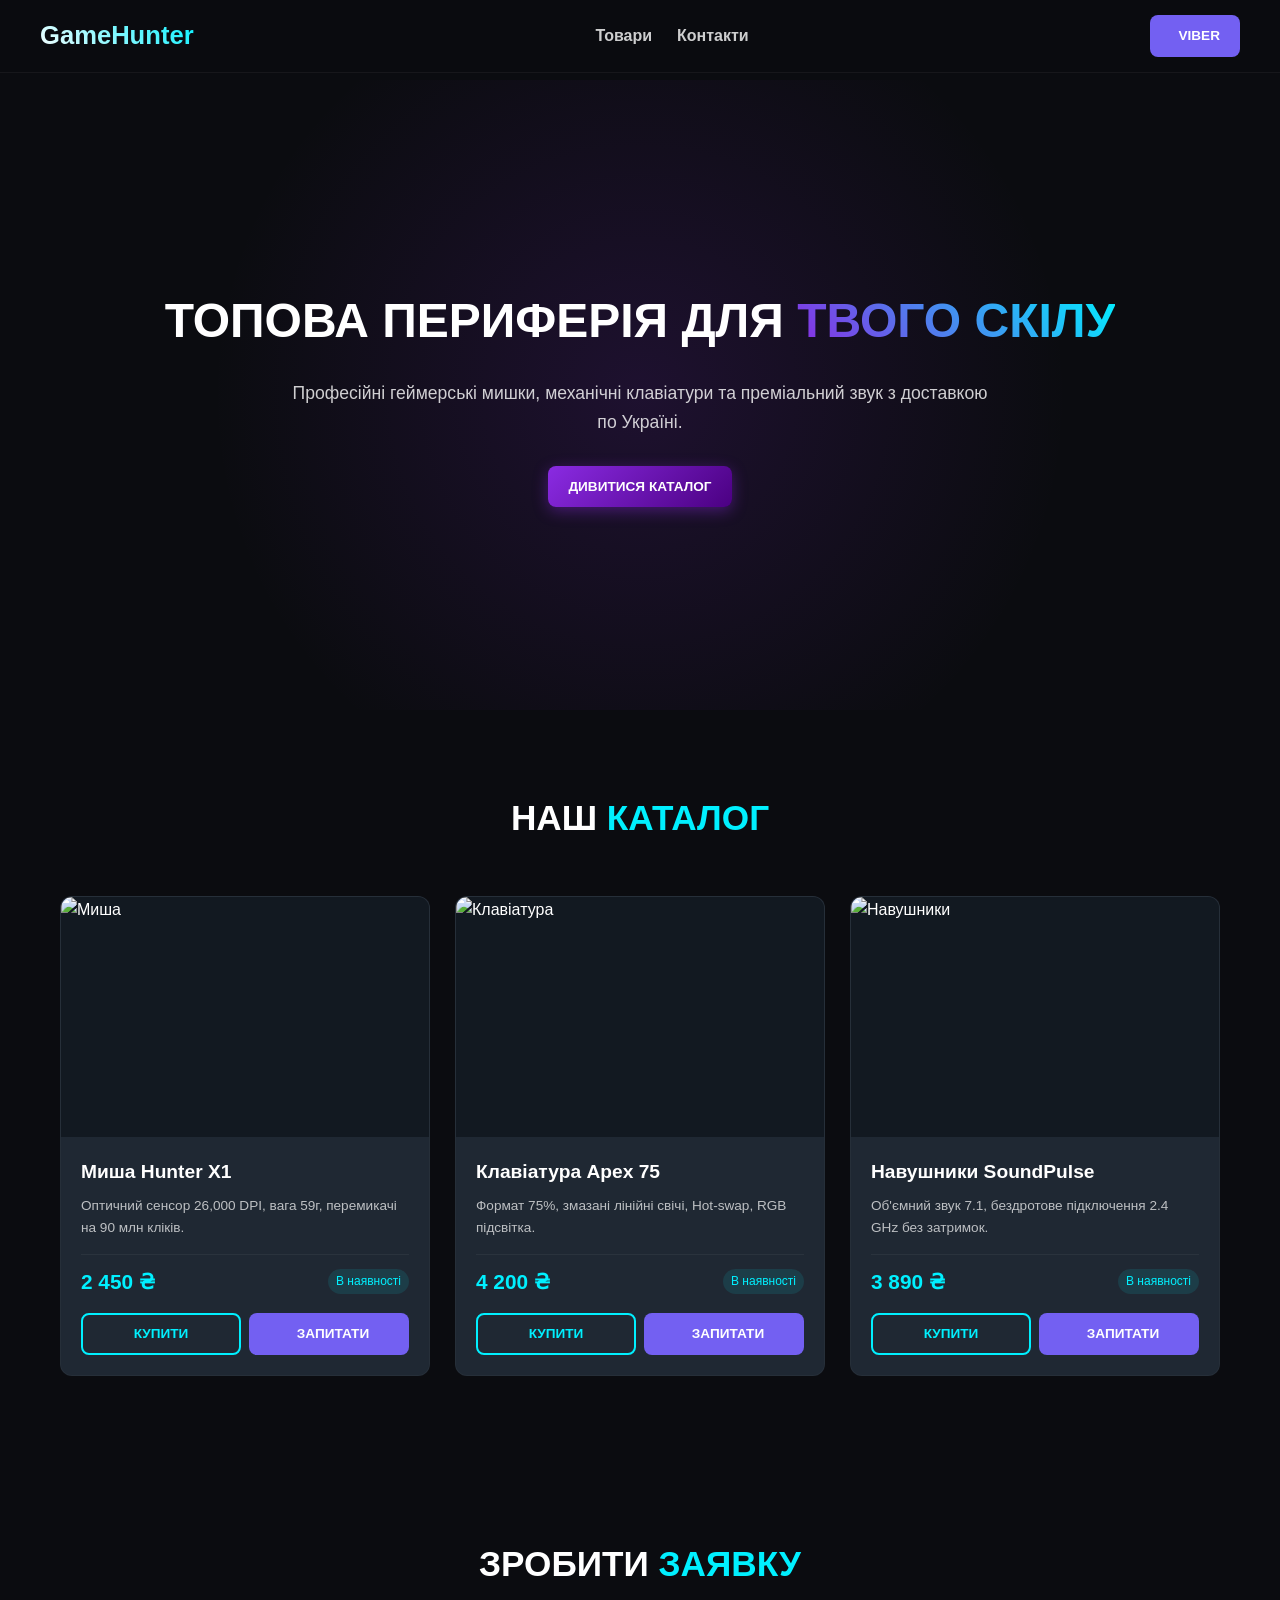
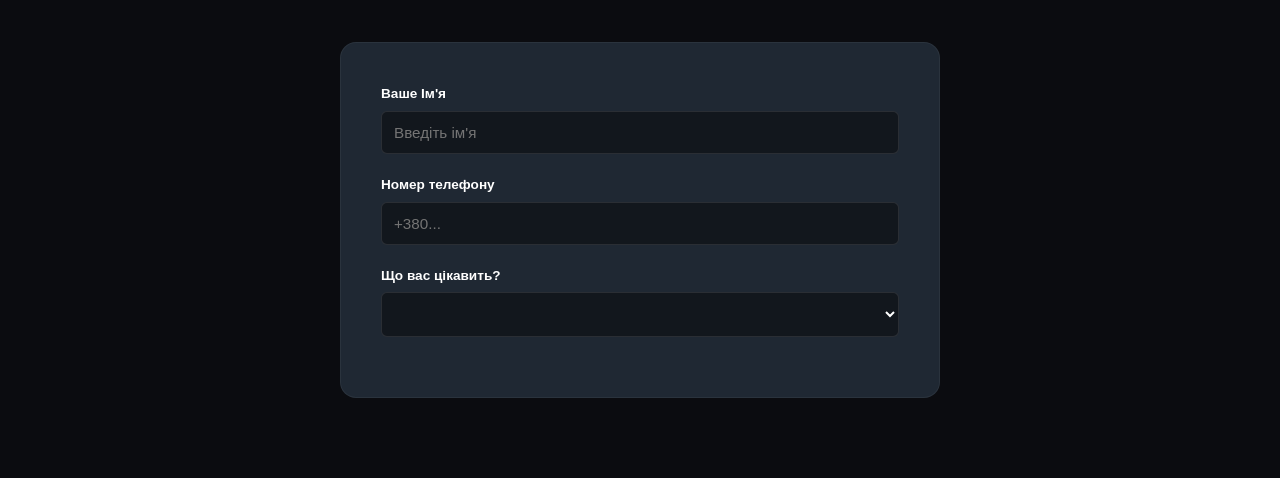
==== index.html @ a95ee21d "Add files via upload" ====
<!DOCTYPE html>
<html lang="uk">
<head>
    <meta charset="UTF-8">
    <meta name="viewport" content="width=device-width, initial-scale=1.0">
    <title>GameHunter — Топова комп'ютерна периферія</title>
    <link rel="stylesheet" href="style.css">
    <link href="https://googleapis.com" rel="stylesheet">
    <link rel="stylesheet" href="https://cloudflare.com">
   
</head>
<body>

    <header>
        <div class="container nav">
            <a href="#" class="logo"><i class="fa-solid fa-gamepad"></i> GameHunter</a>
            <div class="menu">
                <a href="#products">Товари</a>
                <a href="#contact">Контакти</a>
            </div>
            <a href="viber://chat?number=%2B380673830128" class="btn btn-v"><i class="fa-brands fa-viber"></i> Viber</a>
        </div>
    </header>

    <section class="hero">
        <div class="container">
            <h1>Топова периферія для <span>Твого скілу</span></h1>
            <p>Професійні геймерські мишки, механічні клавіатури та преміальний звук з доставкою по Україні.</p>
            <a href="#products" class="btn btn-p">Дивитися каталог</a>
        </div>
    </section>

    <section class="section" id="products">
        <div class="container">
            <h2 class="title">Наш <span>Каталог</span></h2>
            <div class="grid">
                
                <div class="card">
                    <div class="img-w"><img src="https://unsplash.com" alt="Миша"></div>
                    <div class="info">
                        <h3 class="p-title">Миша Hunter X1</h3>
                        <p class="desc">Оптичний сенсор 26,000 DPI, вага 59г, перемикачі на 90 млн кліків.</p>
                        <div class="meta"><span class="price">2 450 ₴</span><span class="status">В наявності</span></div>
                        <div class="actions">
                            <button onclick="buy('Миша Hunter X1')" class="btn btn-o">Купити</button>
                            <a href="viber://chat?number=%2B380673830128" class="btn btn-v"><i class="fa-brands fa-viber"></i> Запитати</a>
                        </div>
                    </div>
                </div>

                <div class="card">
                    <div class="img-w"><img src="https://unsplash.com" alt="Клавіатура"></div>
                    <div class="info">
                        <h3 class="p-title">Клавіатура Apex 75</h3>
                        <p class="desc">Формат 75%, змазані лінійні свічі, Hot-swap, RGB підсвітка.</p>
                        <div class="meta"><span class="price">4 200 ₴</span><span class="status">В наявності</span></div>
                        <div class="actions">
                            <button onclick="buy('Клавіатура Apex 75')" class="btn btn-o">Купити</button>
                            <a href="viber://chat?number=%2B380673830128" class="btn btn-v"><i class="fa-brands fa-viber"></i> Запитати</a>
                        </div>
                    </div>
                </div>

                <div class="card">
                    <div class="img-w"><img src="https://unsplash.com" alt="Навушники"></div>
                    <div class="info">
                        <h3 class="p-title">Навушники SoundPulse</h3>
                        <p class="desc">Об'ємний звук 7.1, бездротове підключення 2.4 GHz без затримок.</p>
                        <div class="meta"><span class="price">3 890 ₴</span><span class="status">В наявності</span></div>
                        <div class="actions">
                            <button onclick="buy('Навушники SoundPulse')" class="btn btn-o">Купити</button>
                            <a href="viber://chat?number=%2B380673830128" class="btn btn-v"><i class="fa-brands fa-viber"></i> Запитати</a>
                        </div>
                    </div>
                </div>

            </div>
        </div>
    </section>

    <section class="section" id="contact">
        <div class="container">
            <h2 class="title">Зробити <span>Заявку</span></h2>
            <div class="form-box">
                <form action="https://formspree.io" method="POST" id="rf">
                    <div class="form-group">
                        <label>Ваше Ім'я</label>
                        <input type="text" name="name" class="control" placeholder="Введіть ім'я" required>
                    </div>
                    <div class="form-group">
                        <label>Номер телефону</label>
                        <input type="tel" name="phone" class="control" placeholder="+380..." required>
                    </div>
                    <div class="form-group">
                        <label>Що вас цікавить?</label>
                        <select name="product" id="prodSelect" class="control"></select>
                    </div>
                </form>
            </div>
        </div>
    </section>
</body>
</html>
---- style.css ----
/* Базові налаштування */
:root { --bg: #0b0c10; --card: #1f2833; --text: #fff; --primary: #8a2be2; --accent: #00f0ff; --viber: #7360f2; }
* { box-sizing: border-box; margin: 0; padding: 0; scroll-behavior: smooth; font-family: 'Montserrat', sans-serif; }
body { background-color: var(--bg); color: var(--text); line-height: 1.6; padding-top: 80px; }
.container { width: 100%; max-width: 1200px; margin: 0 auto; padding: 0 20px; }
.btn { display: inline-flex; align-items: center; justify-content: center; gap: 8px; padding: 10px 20px; border-radius: 8px; font-weight: 700; font-size: 0.85rem; cursor: pointer; text-transform: uppercase; border: none; transition: 0.3s; text-decoration: none; color: #fff; }
.btn-p { background: linear-gradient(135deg, var(--primary), #4b0082); box-shadow: 0 4px 15px rgba(138,43,226,0.4); }
.btn-p:hover { transform: translateY(-2px); }
.btn-v { background-color: var(--viber); }
.btn-v:hover { background-color: #5d4ce0; transform: translateY(-2px); }
.btn-o { background: transparent; border: 2px solid var(--accent); color: var(--accent); }
.btn-o:hover { background: var(--accent); color: var(--bg); }

header { position: fixed; top: 0; left: 0; width: 100%; z-index: 1000; background: rgba(11,12,16,0.9); backdrop-filter: blur(10px); border-bottom: 1px solid rgba(255,255,255,0.05); }
.nav { display: flex; align-items: center; justify-content: space-between; padding: 15px 0; }
.logo { font-size: 1.6rem; font-weight: 800; background: linear-gradient(45deg, #fff, var(--accent)); -webkit-background-clip: text; -webkit-text-fill-color: transparent; }
.menu { display: flex; gap: 25px; }
.menu a { font-weight: 600; opacity: 0.8; text-decoration: none; color: #fff; }
.menu a:hover { opacity: 1; color: var(--accent); }

.hero { min-height: 70vh; display: flex; align-items: center; text-align: center; background: radial-gradient(circle at center, rgba(138,43,226,0.15) 0%, transparent 60%); }
.hero h1 { font-size: 3rem; font-weight: 800; margin-bottom: 20px; text-transform: uppercase; }
.hero span { background: linear-gradient(45deg, var(--primary), var(--accent)); -webkit-background-clip: text; -webkit-text-fill-color: transparent; }
.hero p { font-size: 1.1rem; opacity: 0.8; max-width: 700px; margin: 0 auto 30px; }

.section { padding: 80px 0; }
.title { text-align: center; font-size: 2.2rem; font-weight: 800; margin-bottom: 50px; text-transform: uppercase; }
.title span { color: var(--accent); }

.grid { display: grid; grid-template-columns: repeat(auto-fill, minmax(300px, 1fr)); gap: 25px; }
.card { background: var(--card); border-radius: 12px; overflow: hidden; border: 1px solid rgba(255,255,255,0.03); display: flex; flex-direction: column; }
.img-w { position: relative; padding-top: 65%; background: #121921; }
.img-w img { position: absolute; top:0; left:0; width:100%; height:100%; object-fit: cover; }
.info { padding: 20px; display: flex; flex-direction: column; flex-grow: 1; }
.p-title { font-size: 1.2rem; font-weight: 700; margin-bottom: 8px; }
.desc { font-size: 0.85rem; opacity: 0.7; margin-bottom: 15px; flex-grow: 1; }
.meta { display: flex; justify-content: space-between; align-items: center; margin-bottom: 15px; padding-top: 10px; border-top: 1px solid rgba(255,255,255,0.05); }
.price { font-size: 1.3rem; font-weight: 800; color: var(--accent); }
.status { font-size: 0.75rem; background: rgba(0,240,255,0.1); color: var(--accent); padding: 3px 8px; border-radius: 15px; }
.actions { display: grid; grid-template-columns: 1fr 1fr; gap: 8px; }

.form-box { max-width: 600px; margin: 0 auto; background: var(--card); border-radius: 16px; padding: 40px; border: 1px solid rgba(255,255,255,0.05); }
.form-group { margin-bottom: 20px; }
.form-group label { display: block; font-weight: 600; margin-bottom: 6px; font-size: 0.85rem; }
.control { width: 100%; background: rgba(11,12,16,0.6); border: 1px solid rgba(255,255,255,0.1); border-radius: 6px; padding: 12px; color: #fff; font-size: 0.95rem; }
.control:focus { outline: none; border-color: var(--accent); }
.form-box .btn { width: 100%; padding: 12px; margin-top: 10px; }

footer { background: #050608; padding: 40px 0 20px; border-top: 1px solid rgba(255,255,255,0.05); text-align: center; }
.f-box { display: flex; justify-content: space-between; align-items: center; flex-wrap: wrap; gap: 20px; margin-bottom: 20px; }
@media (max-width: 768px) { .nav, .f-box { flex-direction: column; gap: 15px; text-align: center; } .hero h1 { font-size: 2rem; } }
</style>
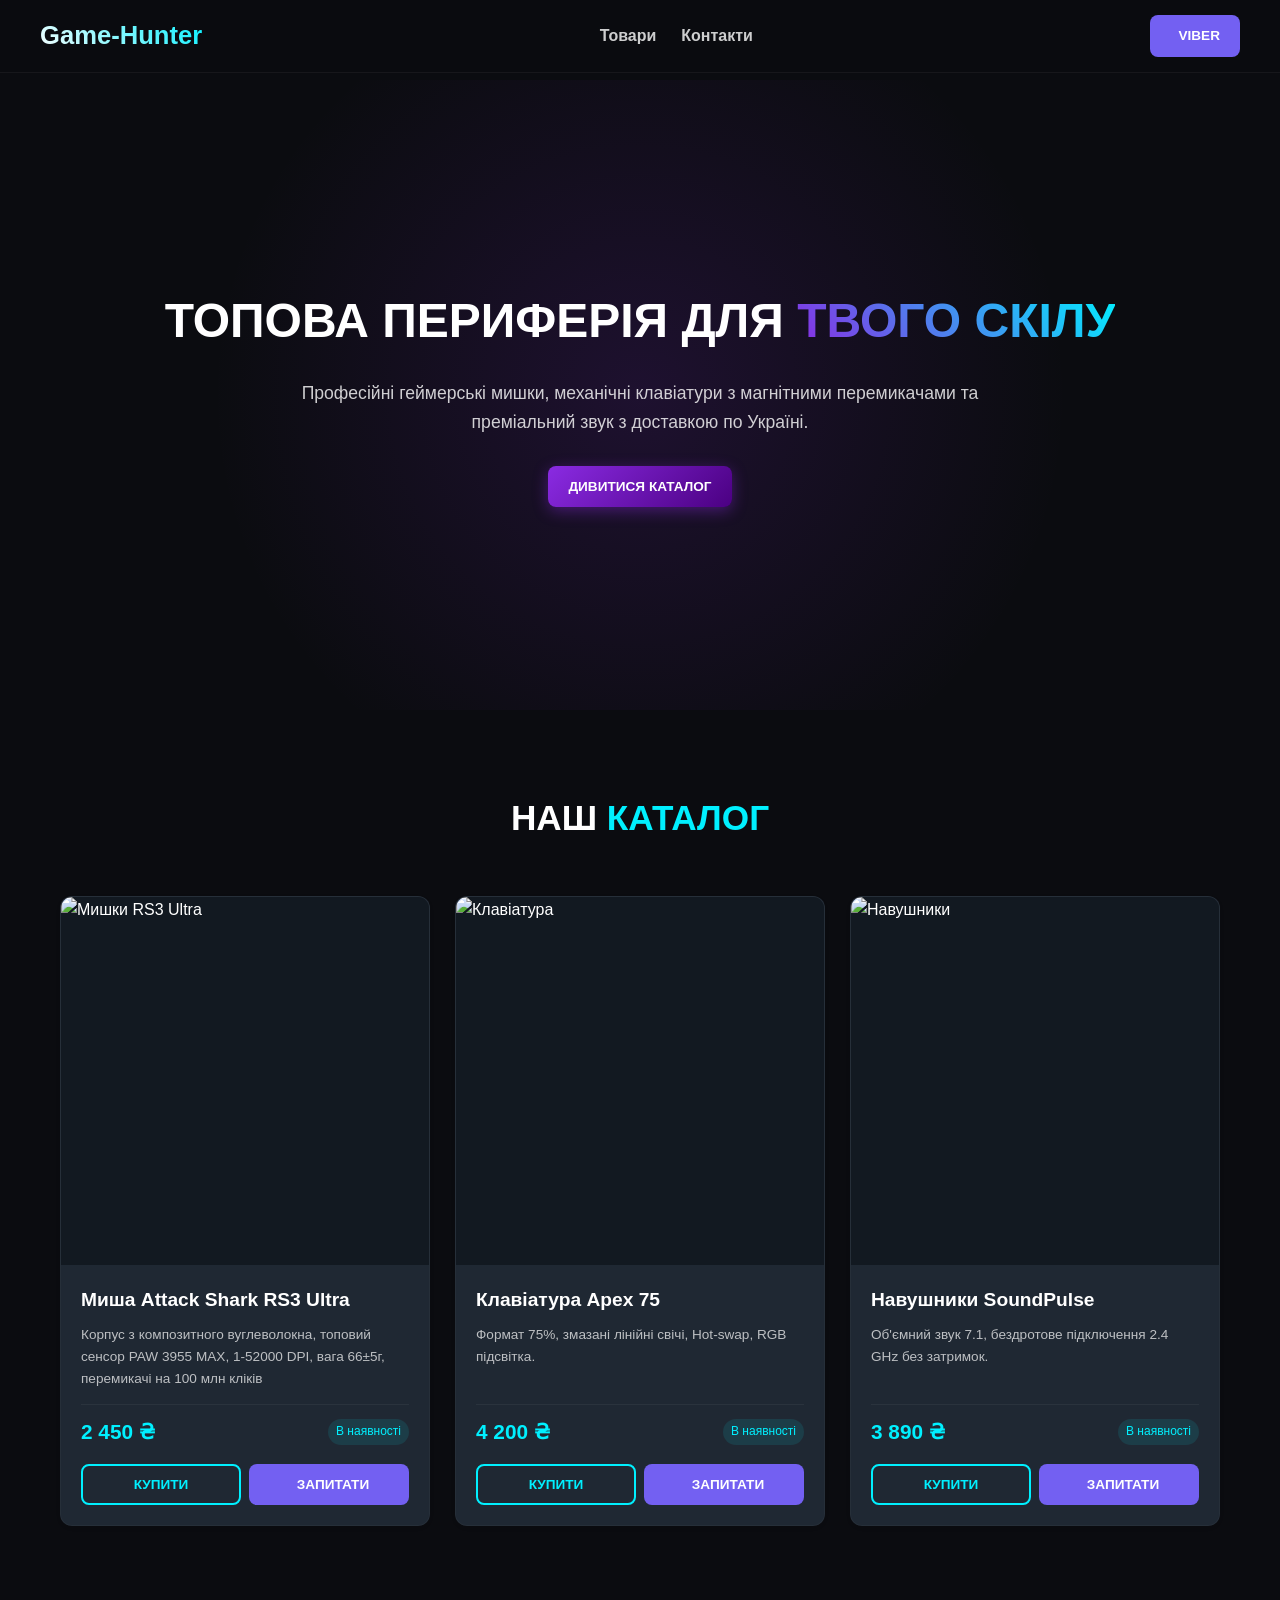
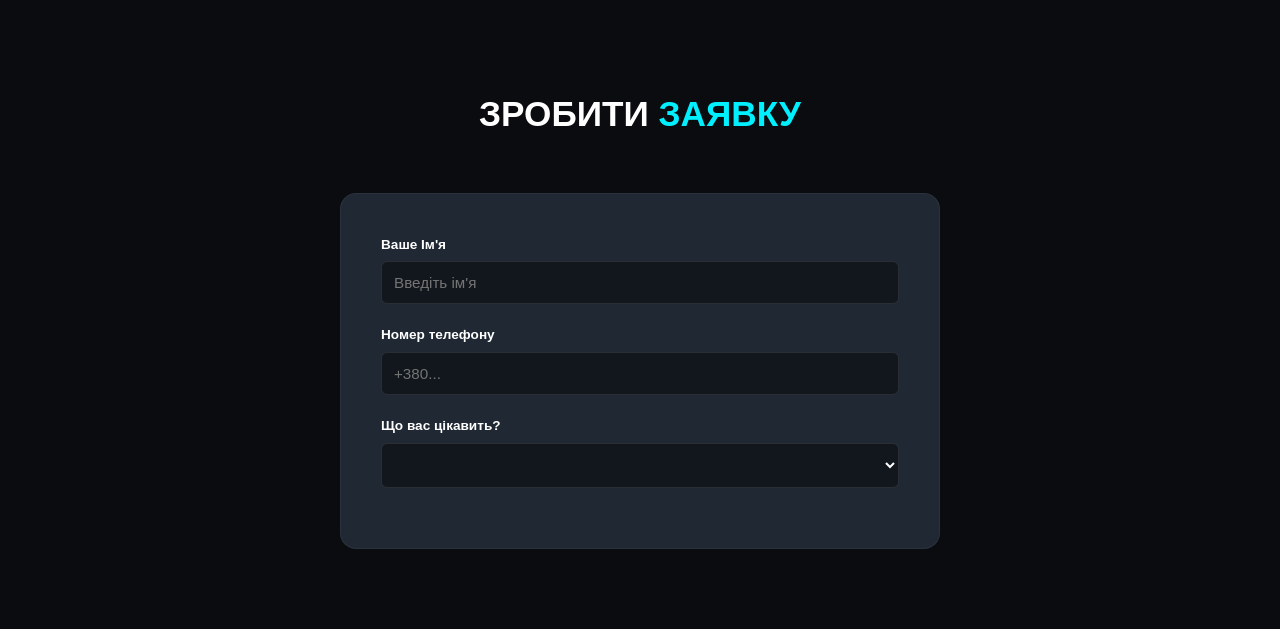
==== commit 87e06e76: "Add files via upload relise 1.1" ====
--- a/index.html
+++ b/index.html
@@ -3,7 +3,7 @@
 <head>
     <meta charset="UTF-8">
     <meta name="viewport" content="width=device-width, initial-scale=1.0">
-    <title>GameHunter — Топова комп'ютерна периферія</title>
+    <title>Game-Hunter — Топова комп'ютерна периферія</title>
     <link rel="stylesheet" href="style.css">
     <link href="https://googleapis.com" rel="stylesheet">
     <link rel="stylesheet" href="https://cloudflare.com">
@@ -13,7 +13,7 @@
 
     <header>
         <div class="container nav">
-            <a href="#" class="logo"><i class="fa-solid fa-gamepad"></i> GameHunter</a>
+            <a href="#" class="logo"><i class="fa-solid fa-gamepad"></i> Game-Hunter</a>
             <div class="menu">
                 <a href="#products">Товари</a>
                 <a href="#contact">Контакти</a>
@@ -25,7 +25,7 @@
     <section class="hero">
         <div class="container">
             <h1>Топова периферія для <span>Твого скілу</span></h1>
-            <p>Професійні геймерські мишки, механічні клавіатури та преміальний звук з доставкою по Україні.</p>
+            <p>Професійні геймерські мишки, механічні клавіатури з магнітними перемикачами та преміальний звук з доставкою по Україні.</p>
             <a href="#products" class="btn btn-p">Дивитися каталог</a>
         </div>
     </section>
@@ -34,20 +34,18 @@
         <div class="container">
             <h2 class="title">Наш <span>Каталог</span></h2>
             <div class="grid">
-                
-                <div class="card">
-                    <div class="img-w"><img src="https://unsplash.com" alt="Миша"></div>
+                <div class="card" data-href="product-mouse.html" style="cursor: pointer;">
+                    <div class="img-w"><img src="images/RX3Ultra/18.jpg" alt="Мишки RS3 Ultra"></div>
                     <div class="info">
-                        <h3 class="p-title">Миша Hunter X1</h3>
-                        <p class="desc">Оптичний сенсор 26,000 DPI, вага 59г, перемикачі на 90 млн кліків.</p>
+                        <h3 class="p-title">Миша Attack Shark RS3 Ultra</h3>
+                        <p class="desc">Корпус з композитного вуглеволокна, топовий сенсор PAW 3955 MAX, 1-52000 DPI, вага 66±5г, перемикачі на 100 млн кліків</p>
                         <div class="meta"><span class="price">2 450 ₴</span><span class="status">В наявності</span></div>
                         <div class="actions">
-                            <button onclick="buy('Миша Hunter X1')" class="btn btn-o">Купити</button>
+                            <button onclick="event.stopPropagation();buy('Миша Hunter X1')" class="btn btn-o">Купити</button>
                             <a href="viber://chat?number=%2B380673830128" class="btn btn-v"><i class="fa-brands fa-viber"></i> Запитати</a>
+                            </div>
                         </div>
                     </div>
-                </div>
-
                 <div class="card">
                     <div class="img-w"><img src="https://unsplash.com" alt="Клавіатура"></div>
                     <div class="info">
@@ -99,6 +97,39 @@
             </div>
         </div>
     </section>
+   <!--- <script>
+    console.log("1. 👍 Файл script.js успішно підтягнувся браузером і почав виконуватися!");
+
+document.addEventListener('DOMContentLoaded', () => {
+    console.log("2. 🕒 Подія DOMContentLoaded спрацювала. Сторінка повністю завантажилась.");
+
+    // Шукаємо всі блоки .card, які мають атрибут data-href
+    const cards = document.querySelectorAll('.card[data-href]');
+    
+    console.log(`3. 🔎 Знайдено карток із атрибутом data-href: ${cards.length}`);
+    
+    if (cards.length === 0) {
+        console.warn("⚠️ УВАГА: Скрипт не знайшов жодної картки! Перевірте, чи правильно написаний атрибут data-href в HTML.");
+    }
+
+    cards.forEach((card, index) => {
+        const url = card.getAttribute('data-href');
+        console.log(`   👉 Картка №${index + 1}: успішно прив'язано клік до URL: "${url}"`);
+
+        card.addEventListener('click', () => {
+            console.log(`4. 🖱️ Зафіксовано КЛІК по картці №${index + 1}! Намагаюся перейти на: ${url}`);
+            
+            if (url) {
+                window.location.href = url;
+            } else {
+                console.error("❌ Помилка: Клік відбувся, але URL порожній!");
+            }
+        });
+    });
+});
+    //-->
+
+    <script src="script.js"></script>
 </body>
 </html>
 
--- a/style.css
+++ b/style.css
@@ -28,9 +28,12 @@
 .title span { color: var(--accent); }
 
 .grid { display: grid; grid-template-columns: repeat(auto-fill, minmax(300px, 1fr)); gap: 25px; }
-.card { background: var(--card); border-radius: 12px; overflow: hidden; border: 1px solid rgba(255,255,255,0.03); display: flex; flex-direction: column; }
-.img-w { position: relative; padding-top: 65%; background: #121921; }
-.img-w img { position: absolute; top:0; left:0; width:100%; height:100%; object-fit: cover; }
+.card { background: var(--card); border-radius: 12px; overflow: hidden; border: 1px solid rgba(255,255,255,0.03); display: flex; flex-direction: column; box-shadow: 0 2px 5px rgba(0, 0, 0, 0.05); transition: transform 0.3s ease, box-shadow 0.3s ease;}
+.card:hover {
+    transform: scale(1.05);
+    box-shadow: 0 10px 20px rgba(0, 0, 0, 0.15); }
+.img-w { position: relative; padding-top: 100%; background: #121921; }
+.img-w img { position: absolute; top:0; left:0; width:100%; height:100%; object-fit: contain; }
 .info { padding: 20px; display: flex; flex-direction: column; flex-grow: 1; }
 .p-title { font-size: 1.2rem; font-weight: 700; margin-bottom: 8px; }
 .desc { font-size: 0.85rem; opacity: 0.7; margin-bottom: 15px; flex-grow: 1; }
@@ -49,4 +52,3 @@
 footer { background: #050608; padding: 40px 0 20px; border-top: 1px solid rgba(255,255,255,0.05); text-align: center; }
 .f-box { display: flex; justify-content: space-between; align-items: center; flex-wrap: wrap; gap: 20px; margin-bottom: 20px; }
 @media (max-width: 768px) { .nav, .f-box { flex-direction: column; gap: 15px; text-align: center; } .hero h1 { font-size: 2rem; } }
-</style>
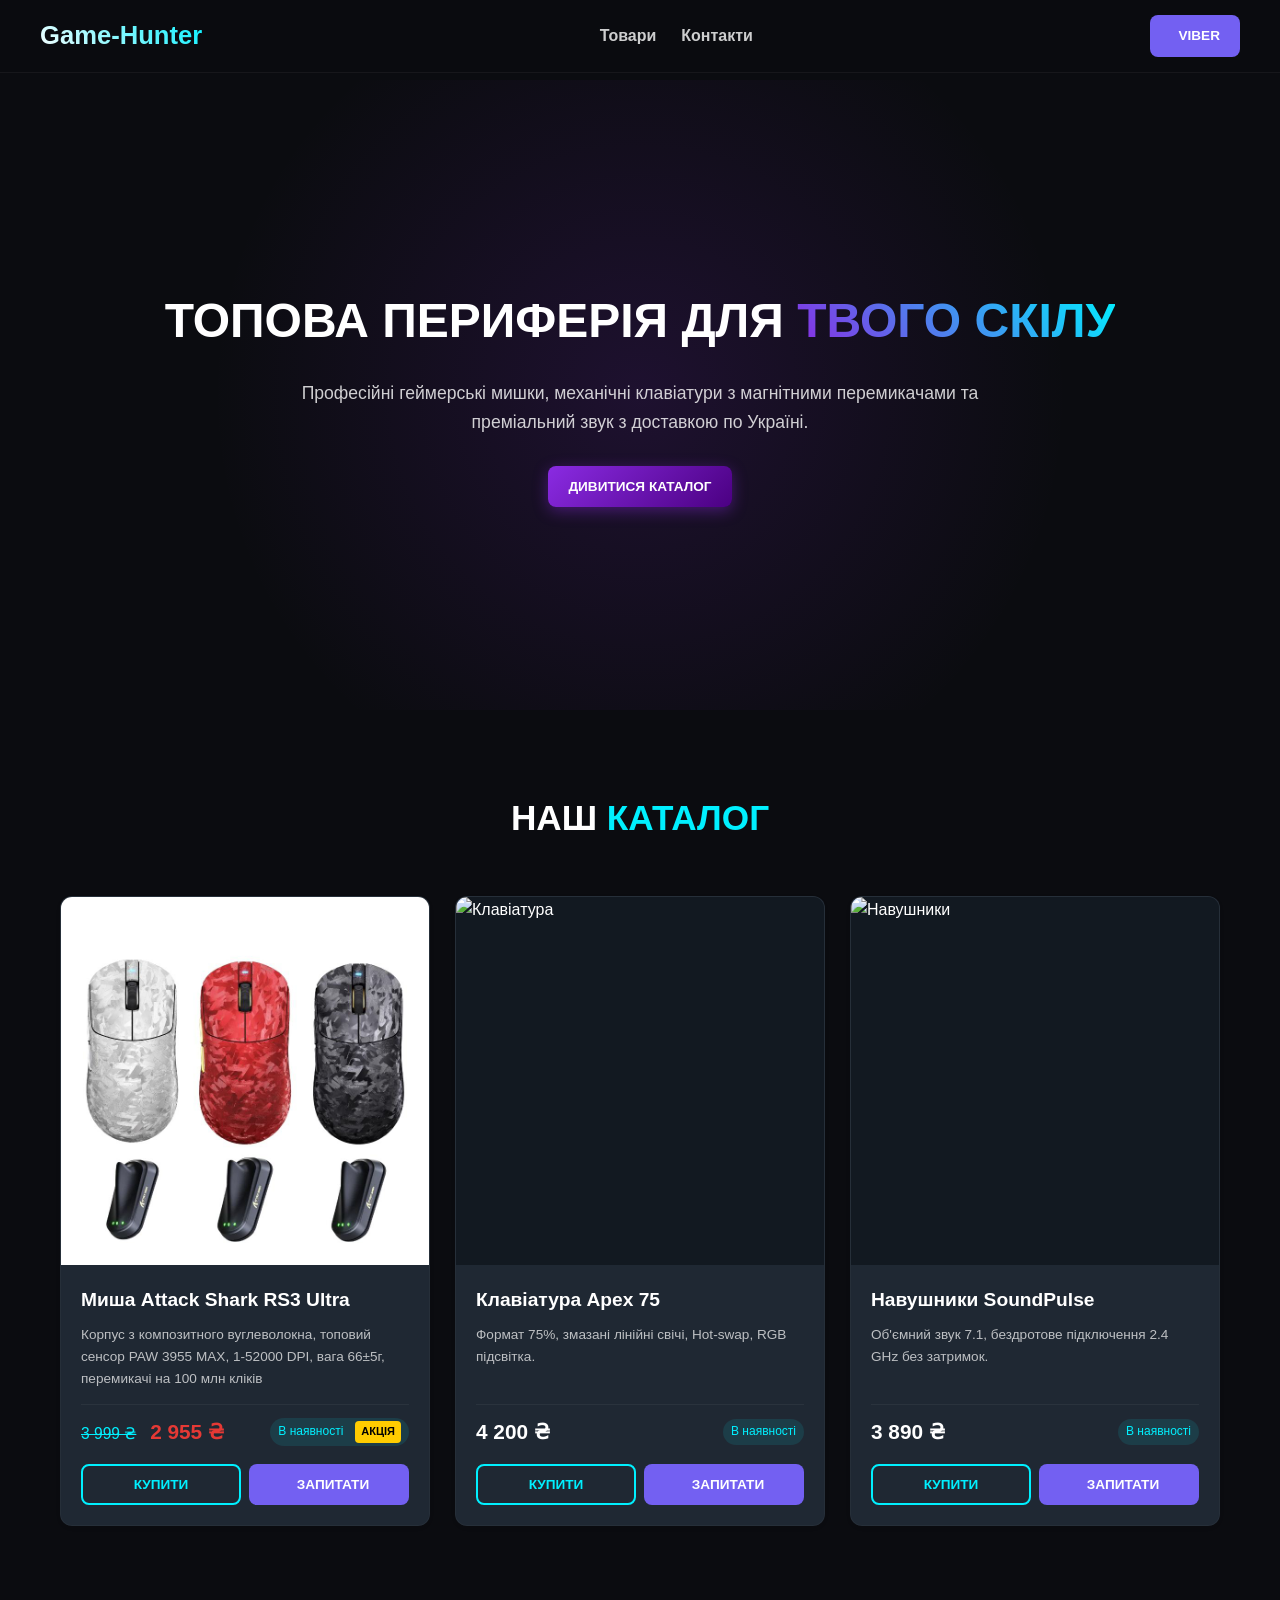
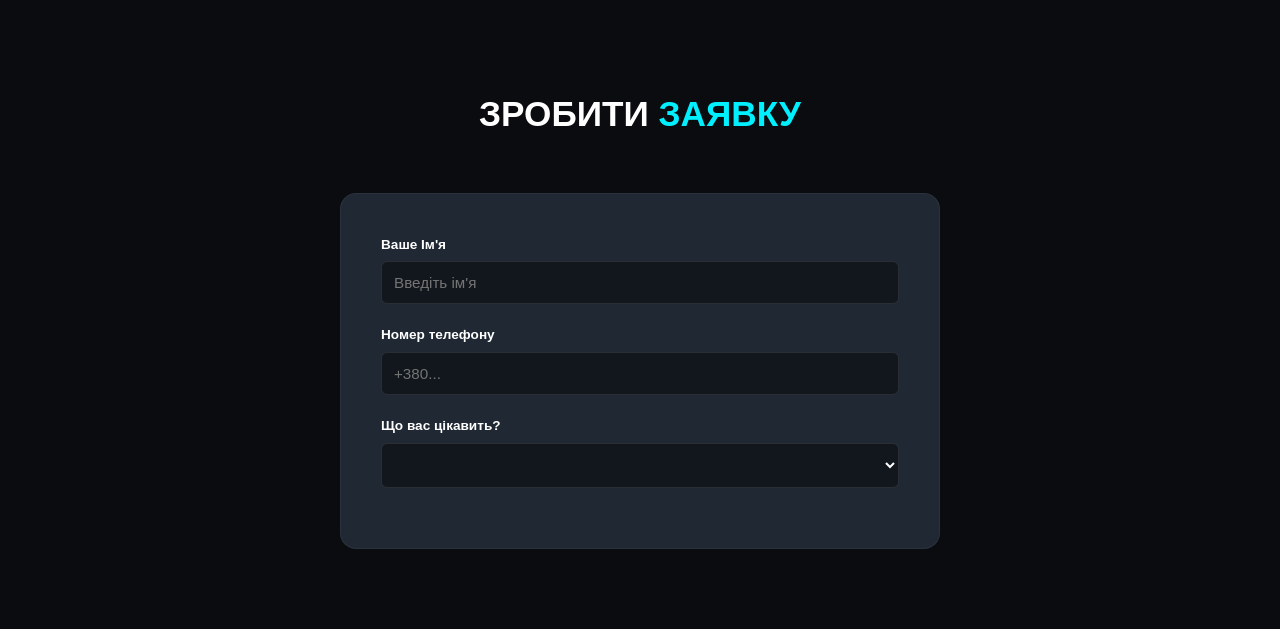
==== commit 7a01b1bb: "Add files via upload" ====
--- a/index.html
+++ b/index.html
@@ -39,9 +39,16 @@
                     <div class="info">
                         <h3 class="p-title">Миша Attack Shark RS3 Ultra</h3>
                         <p class="desc">Корпус з композитного вуглеволокна, топовий сенсор PAW 3955 MAX, 1-52000 DPI, вага 66±5г, перемикачі на 100 млн кліків</p>
-                        <div class="meta"><span class="price">2 450 ₴</span><span class="status">В наявності</span></div>
+                        <div class="meta">
+                            <span class="price">
+                                <del class="oldPrice">3 999 ₴</del> <span class="actionPrice">2 955 ₴</span>
+                            </span>
+                            <span class="status" style="display: inline-flex; align-items: center; gap: 6px;">В наявності
+                                <strong class="actionLabel">Акція</strong>
+                            </span>
+                        </div>
                         <div class="actions">
-                            <button onclick="event.stopPropagation();buy('Миша Hunter X1')" class="btn btn-o">Купити</button>
+                            <button onclick="event.stopPropagation();buy('Миша Attack Shark RS3 Ultra')" class="btn btn-o">Купити</button>
                             <a href="viber://chat?number=%2B380673830128" class="btn btn-v"><i class="fa-brands fa-viber"></i> Запитати</a>
                             </div>
                         </div>
--- a/style.css
+++ b/style.css
@@ -38,10 +38,12 @@
 .p-title { font-size: 1.2rem; font-weight: 700; margin-bottom: 8px; }
 .desc { font-size: 0.85rem; opacity: 0.7; margin-bottom: 15px; flex-grow: 1; }
 .meta { display: flex; justify-content: space-between; align-items: center; margin-bottom: 15px; padding-top: 10px; border-top: 1px solid rgba(255,255,255,0.05); }
-.price { font-size: 1.3rem; font-weight: 800; color: var(--accent); }
+.price { font-size: 1.3rem; font-weight: 800; /*color: var(--accent);*/ }
+.oldPrice { color: #888; font-size: 0.75em; margin-right: 8px; font-weight: 400; color: var(--accent); }
+.actionPrice {color:#e53935; font-weight: 800;}
 .status { font-size: 0.75rem; background: rgba(0,240,255,0.1); color: var(--accent); padding: 3px 8px; border-radius: 15px; }
 .actions { display: grid; grid-template-columns: 1fr 1fr; gap: 8px; }
-
+.actionLabel {background: #ffcc00; color: #000; padding: 2px 6px; border-radius: 4px; font-size: 11px; text-transform: uppercase; margin-left: 6px;}
 .form-box { max-width: 600px; margin: 0 auto; background: var(--card); border-radius: 16px; padding: 40px; border: 1px solid rgba(255,255,255,0.05); }
 .form-group { margin-bottom: 20px; }
 .form-group label { display: block; font-weight: 600; margin-bottom: 6px; font-size: 0.85rem; }
@@ -52,3 +54,388 @@
 footer { background: #050608; padding: 40px 0 20px; border-top: 1px solid rgba(255,255,255,0.05); text-align: center; }
 .f-box { display: flex; justify-content: space-between; align-items: center; flex-wrap: wrap; gap: 20px; margin-bottom: 20px; }
 @media (max-width: 768px) { .nav, .f-box { flex-direction: column; gap: 15px; text-align: center; } .hero h1 { font-size: 2rem; } }
+/* Контейнер галереї */
+.product-gallery-wrapper {
+    max-width: 500px;
+    width: 100%;
+    margin: 0 auto;
+    font-family: sans-serif;
+}
+
+/* Головне вікно слайдера */
+.main-display-container {
+    position: relative;
+    width: 100%;
+    height: 400px;
+    background: #111; /* темний фон, якщо картинки прозорі */
+    border-radius: 8px;
+    overflow: hidden;
+}
+
+/* Слайди */
+.gallery-slides {
+    width: 100%;
+    height: 100%;
+    position: relative;
+}
+
+.slide {
+    position: absolute;
+    top: 0;
+    left: 0;
+    width: 100%;
+    height: 100%;
+    opacity: 0;
+    visibility: hidden;
+    transition: opacity 0.3s ease;
+    display: flex;
+    align-items: center;
+    justify-content: center;
+}
+
+.slide.active-slide {
+    opacity: 1;
+    visibility: visible;
+}
+
+/* Стилі для фотографій */
+.img-slide img {
+    width: 100%;
+    height: 100%;
+    object-fit: contain;
+    transition: transform 0.1s ease; /* швидка зміна при русі мишки */
+    transform-origin: center center;
+}
+
+/* Ефект збільшення (Зум) при наведенні */
+.img-slide:hover img {
+    transform: scale(2); /* Рівень збільшення (2х) */
+    cursor: zoom-in;
+}
+
+/* Стилі для відео */
+.video-slide iframe {
+    width: 100%;
+    height: 100%;
+}
+
+/* Стрілки навігації (по краях) */
+.nav-btn {
+    position: absolute;
+    top: 50%;
+    transform: translateY(-50%);
+    background: rgba(0, 0, 0, 0.6);
+    color: #fff;
+    border: none;
+    font-size: 24px;
+    padding: 12px 16px;
+    cursor: pointer;
+    z-index: 10;
+    opacity: 0; /* приховані за замовчуванням */
+    transition: opacity 0.2s ease, background 0.2s ease;
+}
+
+.prev-btn { left: 0; border-radius: 0 4px 4px 0; }
+.next-btn { right: 0; border-radius: 4px 0 0 4px; }
+
+.nav-btn:hover {
+    background: rgba(0, 240, 255, 0.8); /* ваш акцентний колір */
+}
+
+/* Поява кнопок при наведенні на контейнер */
+.main-display-container:hover .nav-btn {
+    opacity: 1;
+}
+
+/* Блок мініатюр */
+.thumbnail-container {
+    display: flex;
+    gap: 10px;
+    margin-top: 10px;
+    justify-content: center;
+}
+
+.thumb {
+    width: 70px;
+    height: 70px;
+    border: 2px solid #333;
+    border-radius: 4px;
+    overflow: hidden;
+    cursor: pointer;
+    transition: border-color 0.2s;
+    display: flex;
+    align-items: center;
+    justify-content: center;
+    background: #222;
+}
+
+.thumb img {
+    width: 100%;
+    height: 100%;
+    object-fit: contain;
+}
+
+.thumb.active-thumb, .thumb:hover {
+    border-color: #00f0ff; /* колір активної прев'юшки */
+}
+
+/* Іконка відео на мініатюрі */
+.video-thumb {
+    flex-direction: column;
+    color: #fff;
+    font-size: 11px;
+    font-weight: bold;
+    text-transform: uppercase;
+}
+
+.play-icon {
+    font-size: 18px;
+    color: #e53935;
+    margin-bottom: 2px;
+}
+.product-page-container {
+    display: grid;
+    grid-template-columns: 1fr 1fr;
+    gap: 50px;
+    padding-top: 40px;
+    padding-bottom: 40px;
+    align-items: start;
+}
+
+@media (max-width: 900px) {
+    .product-page-container {
+        grid-template-columns: 1fr;
+        gap: 30px;
+    }
+}
+
+/* Геймерський заголовок з градієнтом */
+.product-main-title {
+    font-size: 2.5rem;
+    font-weight: 800;
+    line-height: 1.2;
+    text-transform: uppercase;
+    margin-bottom: 15px;
+    color: #fff;
+}
+
+.product-main-title span {
+    background: linear-gradient(45deg, var(--primary), var(--accent));
+    -webkit-background-clip: text;
+    -webkit-text-fill-color: transparent;
+    text-shadow: 0 0 30px rgba(0, 240, 255, 0.2);
+}
+
+/* Короткий чіпкий текст під назвою */
+.product-short-pitch {
+    font-size: 1.05rem;
+    opacity: 0.85;
+    color: #c9d1d9;
+    margin-bottom: 25px;
+    border-left: 3px solid var(--accent);
+    padding-left: 15px;
+}
+
+/* Виправлення блоку цін: забираємо конфлікт */
+.product-price-tier {
+    display: flex;
+    align-items: center;
+    gap: 15px;
+    margin-bottom: 30px;
+    background: rgba(255, 255, 255, 0.02);
+    padding: 15px;
+    border-radius: 8px;
+    border: 1px solid rgba(255, 255, 255, 0.05);
+}
+
+.product-price-tier .oldPrice {
+    color: #6e7681 !important; /* Насичений сірий замість акцентного неону */
+    font-size: 1.1rem;
+    text-decoration: line-through;
+    font-weight: 500;
+}
+
+.product-price-tier .actionPrice {
+    color: #ff3838;
+    font-size: 1.8rem;
+    font-weight: 800;
+    text-shadow: 0 0 15px rgba(255, 56, 56, 0.3);
+}
+
+/* Статус наявності */
+.status-badge {
+    display: inline-block;
+    font-size: 0.75rem;
+    text-transform: uppercase;
+    font-weight: 700;
+    background: rgba(0, 240, 255, 0.1);
+    color: var(--accent);
+    padding: 4px 12px;
+    border-radius: 4px;
+    margin-bottom: 10px;
+    border: 1px solid rgba(0, 240, 255, 0.2);
+}
+
+/* Кнопки під карткою */
+.product-action-buttons {
+    display: flex;
+    gap: 15px;
+}
+
+.buy-now-btn {
+    flex: 2;
+    padding: 15px;
+    font-size: 1rem;
+}
+
+.viber-chat-btn {
+    flex: 1;
+    padding: 15px;
+    background-color: #665cac; /* Справжній колір бренду Viber */
+}
+
+.viber-chat-btn:hover {
+    background-color: #534894;
+}
+
+
+/* --- СТИЛІ ДЛЯ ІКОНОК ТЕХНІЧНИХ ФІШОК --- */
+.tech-features-badges {
+    display: flex;
+    gap: 12px;
+    margin-bottom: 25px;
+    flex-wrap: wrap;
+}
+
+.tech-badge {
+    display: flex;
+    align-items: center;
+    gap: 8px;
+    background: rgba(31, 40, 51, 0.6); /* підкладка в тон картки */
+    border: 1px solid rgba(0, 240, 255, 0.15);
+    padding: 8px 12px;
+    border-radius: 8px;
+    transition: 0.3s ease;
+}
+
+.tech-badge:hover {
+    border-color: var(--accent);
+    box-shadow: 0 0 12px rgba(0, 240, 255, 0.2);
+    transform: translateY(-1px);
+}
+
+.badge-icon {
+    font-size: 1.4rem;
+    filter: drop-shadow(0 0 5px var(--accent));
+}
+
+.badge-info {
+    display: flex;
+    flex-direction: column;
+}
+
+.badge-title {
+    font-size: 0.9rem;
+    font-weight: 800;
+    color: #fff;
+    line-height: 1.1;
+}
+
+.badge-desc {
+    font-size: 0.7rem;
+    color: #888;
+    text-transform: uppercase;
+    letter-spacing: 0.5px;
+}
+
+/* --- СТИЛІ ДЛЯ ГЕЙМЕРСЬКИХ ВКЛАДОК (TABS) --- */
+.product-tabs-container {
+    margin-top: 50px;
+    background: var(--card);
+    border: 1px solid rgba(255, 255, 255, 0.03);
+    border-radius: 12px;
+    overflow: hidden;
+    width: 100%;
+}
+
+.tabs-nav {
+    display: flex;
+    background: rgba(11, 12, 16, 0.5);
+    border-bottom: 1px solid rgba(255, 255, 255, 0.05);
+}
+
+.tab-btn {
+    flex: 1;
+    background: transparent;
+    border: none;
+    color: #888;
+    padding: 16px 20px;
+    font-size: 0.95rem;
+    font-weight: 700;
+    text-transform: uppercase;
+    cursor: pointer;
+    transition: 0.3s ease;
+    position: relative;
+    letter-spacing: 1px;
+}
+
+.tab-btn:hover {
+    color: #fff;
+    background: rgba(255, 255, 255, 0.02);
+}
+
+.tab-btn.active {
+    color: var(--accent);
+    background: rgba(0, 240, 255, 0.02);
+}
+
+/* Світлова лінія під активною вкладкою */
+.tab-btn.active::after {
+    content: '';
+    position: absolute;
+    bottom: -1px;
+    left: 0;
+    width: 100%;
+    height: 2px;
+    background: linear-gradient(90deg, var(--primary), var(--accent));
+    box-shadow: 0 0 10px var(--accent);
+}
+
+/* Панелі з контентом */
+.tabs-content {
+    padding: 30px;
+}
+
+.tab-panel {
+    display: none;
+    animation: fadeInTab 0.4s ease forwards;
+}
+
+.tab-panel.active {
+    display: block;
+}
+
+/* Анімація появи контенту */
+@keyframes fadeInTab {
+    from { opacity: 0; transform: translateY(5px); }
+    to { opacity: 1; transform: translateY(0); }
+}
+
+/* Список характеристик всередині табів */
+.specs-list {
+    list-style: none;
+    display: grid;
+    grid-template-columns: 1fr 1fr;
+    gap: 12px 30px;
+}
+
+.specs-list li {
+    padding-bottom: 8px;
+    border-bottom: 1px solid rgba(255, 255, 255, 0.03);
+    font-size: 0.9rem;
+}
+
+@media (max-width: 600px) {
+    .specs-list { grid-template-columns: 1fr; }
+    .tabs-nav { flex-direction: column; }
+}
